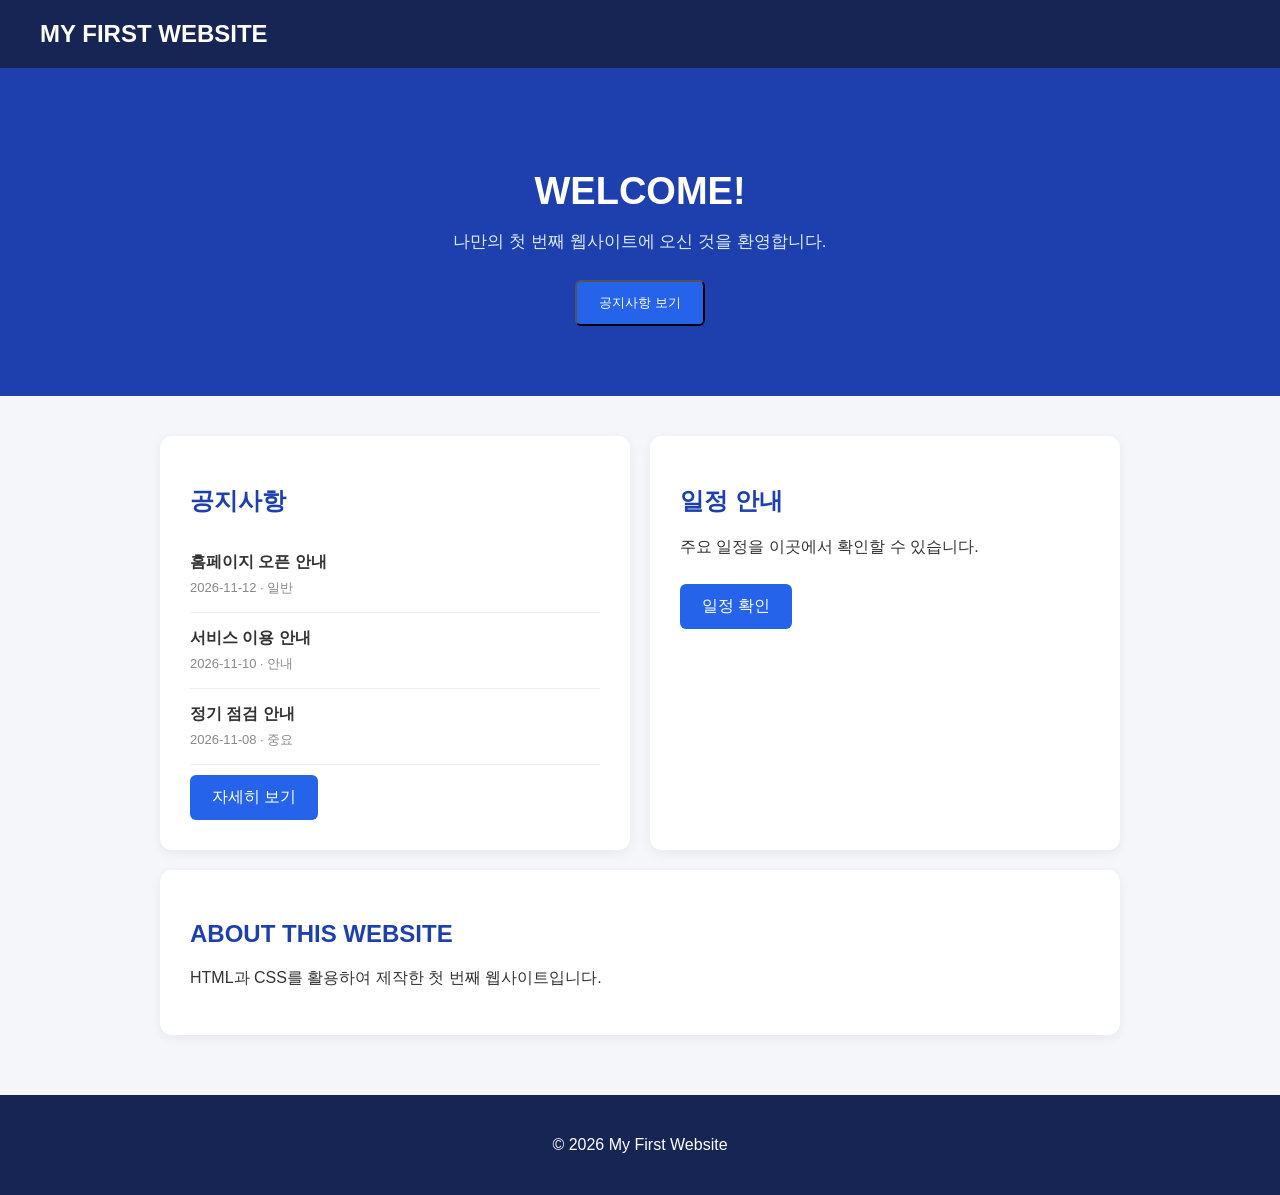
==== index.html @ 2b6b1bd5 "Implement notice list display and styling Added styles and JavaScript for notice items." ====
<!DOCTYPE html>
<html lang="ko">
<head>
    <meta charset="UTF-8">
    <meta name="viewport" content="width=device-width, initial-scale=1.0">
    <title>My First Website</title>

    <style>
        /* 전체 페이지 기본 설정 */
        * {
            box-sizing: border-box;
        }

        body {
            margin: 0;
            font-family: Arial, sans-serif;
            background-color: #f4f6fa;
            color: #333333;
        }

        /* 상단 메뉴 */
        header {
            background-color: #172554;
            color: white;
            padding: 20px 40px;
        }

        header h2 {
            margin: 0;
        }

        /* 메인 영역 */
        .hero {
            background-color: #1e40af;
            color: white;
            padding: 70px 40px;
            text-align: center;
        }

        .hero h1 {
            font-size: 38px;
            margin-bottom: 15px;
        }

        .hero p {
            font-size: 17px;
            color: #dbeafe;
        }

        /* 콘텐츠 영역 */
        .container {
            max-width: 1000px;
            margin: 40px auto;
            padding: 0 20px;
        }

        /* 카드 배치 */
        .card-wrap {
            display: flex;
            gap: 20px;
        }

        .card {
            background-color: white;
            padding: 30px;
            border-radius: 12px;
            flex: 1;
            box-shadow: 0 3px 12px rgba(0,0,0,0.06);
        }

        .card h2 {
            color: #1e40af;
        }

        /* 버튼 */
        .btn {
            display: inline-block;
            background-color: #2563eb;
            color: white;
            padding: 12px 22px;
            border-radius: 6px;
            text-decoration: none;
            margin-top: 10px;
        }

        .btn:hover {
            background-color: #1d4ed8;
        }

        /* 공지사항 목록 */
        .notice-item {
            padding: 15px 0;
            border-bottom: 1px solid #eeeeee;
        }

        .notice-item strong {
            display: block;
            margin-bottom: 6px;
        }

        .notice-item p {
            margin: 0;
            color: #888888;
            font-size: 13px;
        }

        /* 하단 */
        footer {
            background-color: #172554;
            color: white;
            text-align: center;
            padding: 25px;
            margin-top: 60px;
        }

        /* 모바일 화면 대응 */
        @media (max-width: 650px) {
            header {
                padding: 20px;
            }

            .hero {
                padding: 50px 20px;
            }

            .hero h1 {
                font-size: 28px;
            }

            .card-wrap {
                flex-direction: column;
            }
        }
    </style>
</head>

<body>

    <header>
        <h2>MY FIRST WEBSITE</h2>
    </header>

    <section class="hero">
        <h1>WELCOME!</h1>
        <p>나만의 첫 번째 웹사이트에 오신 것을 환영합니다.</p>
        <button class="btn" onclick="showMessage()">
        공지사항 보기
        </button>
    </section>

    <main class="container">

        <div class="card-wrap">

            <div class="card" id="notice">
                <h2>공지사항</h2>
                <div id="notice-list"></div>
                <a href="#notice" class="btn">자세히 보기</a>
            </div>

            <div class="card">
                <h2>일정 안내</h2>
                <p>주요 일정을 이곳에서 확인할 수 있습니다.</p>
                <a href="#schedule" class="btn">일정 확인</a>
            </div>

        </div>

        <div class="card" id="schedule" style="margin-top: 20px;">
            <h2>ABOUT THIS WEBSITE</h2>
            <p>HTML과 CSS를 활용하여 제작한 첫 번째 웹사이트입니다.</p>
        </div>

    </main>

    <footer>
        <p>© 2026 My First Website</p>
    </footer>

    <script>

    function showMessage() {
        alert("공지사항을 확인합니다!");
    }
    
        // 공지사항 데이터
        const notices = [    
            { title: "홈페이지 오픈 안내", date: "2026-11-12", category: "일반" },
            { title: "서비스 이용 안내", date: "2026-11-10", category: "안내" },
            { title: "정기 점검 안내", date: "2026-11-08", category: "중요" }
        ];

        // 공지사항을 표시할 영역
        const noticeList = document.getElementById("notice-list");

        // 공지사항을 하나씩 화면에 출력
        notices.forEach(function(notice) {

        const item = document.createElement("div");
        item.className = "notice-item";

        const title = document.createElement("strong");
        title.textContent = notice.title;

        const info = document.createElement("p");
        info.textContent = notice.date + " · " + notice.category;

        item.appendChild(title);
        item.appendChild(info);

        noticeList.appendChild(item);

   });
    </script>    
    
</body>
</html>
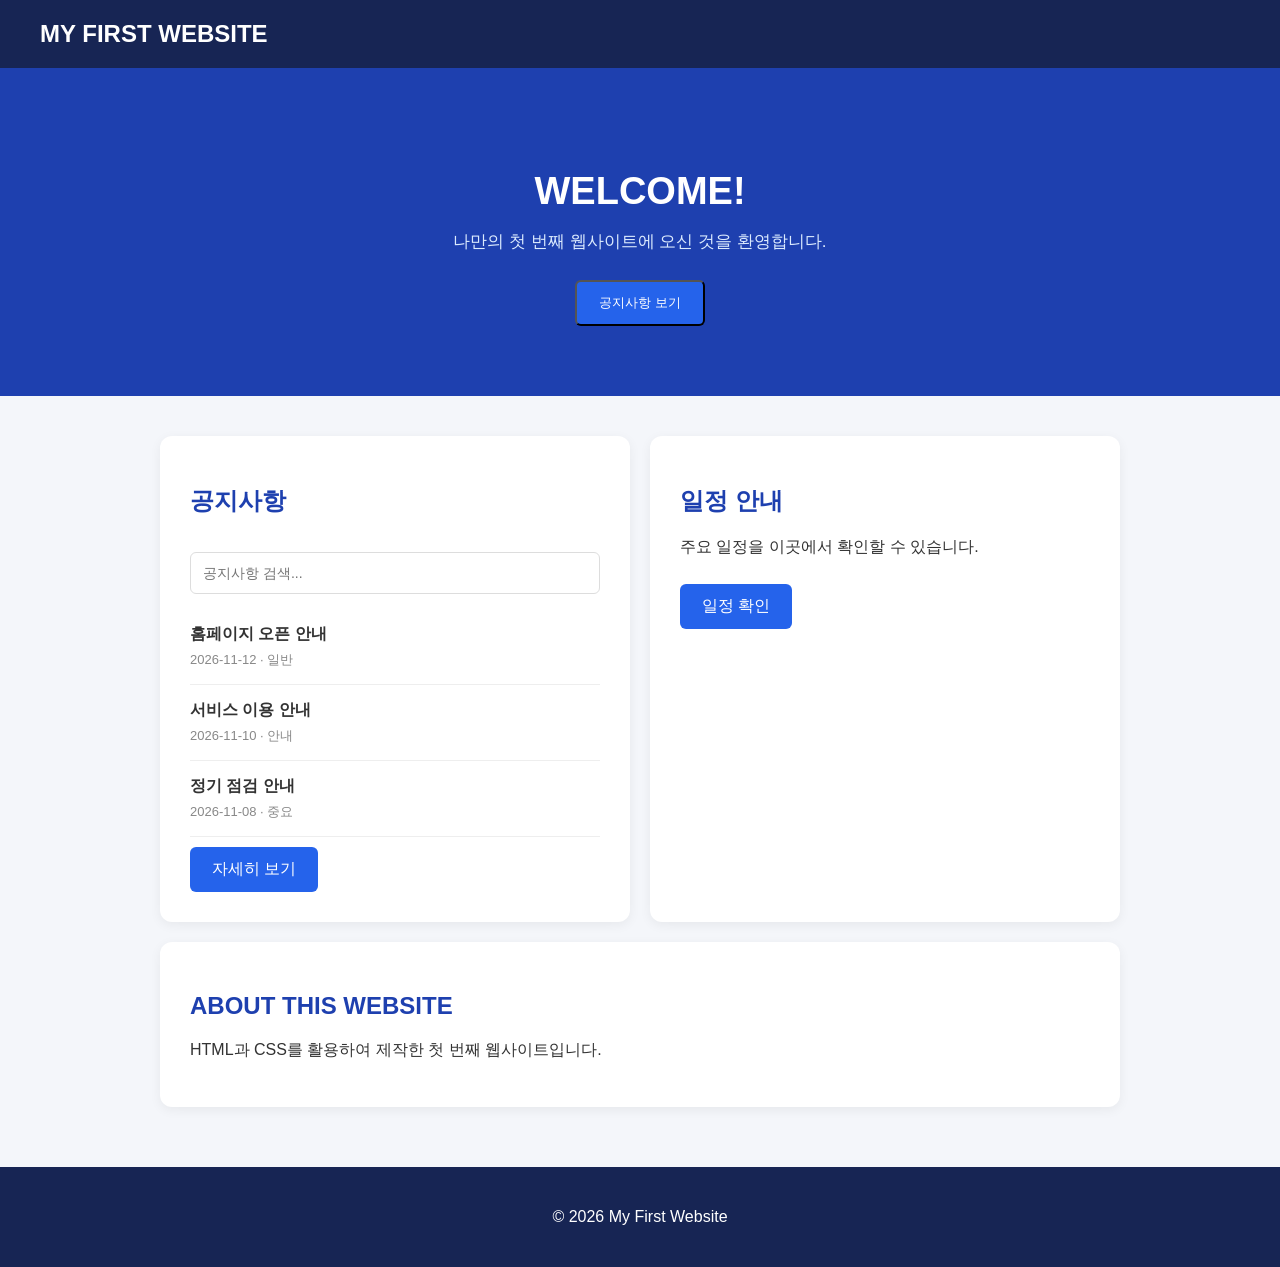
==== commit ce89f9f4: "Implement notice search feature Add search functionality for notices in the HTML page." ====
--- a/index.html
+++ b/index.html
@@ -1,4 +1,4 @@
-
+    
 <!DOCTYPE html>
 <html lang="ko">
 <head>
@@ -131,6 +131,21 @@
             .card-wrap {
                 flex-direction: column;
             }
+        }
+
+        /* 공지사항 검색창 */
+        #notice-search {
+            width: 100%;
+            padding: 12px;
+            margin: 15px 0;
+            border: 1px solid #dddddd;
+            border-radius: 6px;
+            font-size: 14px;
+        }
+
+        #notice-search:focus {
+            outline: none;
+            border-color: #2563eb;
         }
     </style>
 </head>
@@ -155,6 +170,13 @@
 
             <div class="card" id="notice">
                 <h2>공지사항</h2>
+
+                <input
+                    type="text"
+                    id="notice-search"
+                    placeholder="공지사항 검색..."
+                >
+
                 <div id="notice-list"></div>
                 <a href="#notice" class="btn">자세히 보기</a>
             </div>
@@ -194,24 +216,50 @@
         // 공지사항을 표시할 영역
         const noticeList = document.getElementById("notice-list");
 
-        // 공지사항을 하나씩 화면에 출력
-        notices.forEach(function(notice) {
-
-        const item = document.createElement("div");
-        item.className = "notice-item";
-
-        const title = document.createElement("strong");
-        title.textContent = notice.title;
-
-        const info = document.createElement("p");
-        info.textContent = notice.date + " · " + notice.category;
-
-        item.appendChild(title);
-        item.appendChild(info);
-
-        noticeList.appendChild(item);
-
-   });
+        // 검색창 가져오기
+        const searchInput = document.getElementById("notice-search");
+
+        // 공지사항을 화면에 표시하는 함수
+        function displayNotices(data) {
+            noticeList.innerHTML = "";
+            data.forEach(function(notice) {
+                const item = document.createElement("div");
+                item.className = "notice-item";
+                
+                const title = document.createElement("strong");
+                title.textContent = notice.title;
+                
+                const info = document.createElement("p");
+                info.textContent = notice.date + " · " + notice.category;
+                
+                item.appendChild(title);
+                item.appendChild(info);
+
+                noticeList.appendChild(item);
+            });
+        }
+
+        // 검색 기능
+        searchInput.addEventListener("input", function() {
+
+            const keyword = searchInput.value.toLowerCase();
+
+            const filteredNotices = notices.filter(function(notice) {
+
+                return (
+                    notice.title.toLowerCase().includes(keyword) ||
+                    notice.category.toLowerCase().includes(keyword)
+                );
+
+            });
+
+            displayNotices(filteredNotices);
+
+        });
+
+        // 최초 화면에 전체 공지사항 표시
+        displayNotices(notices);
+   
     </script>    
     
 </body>
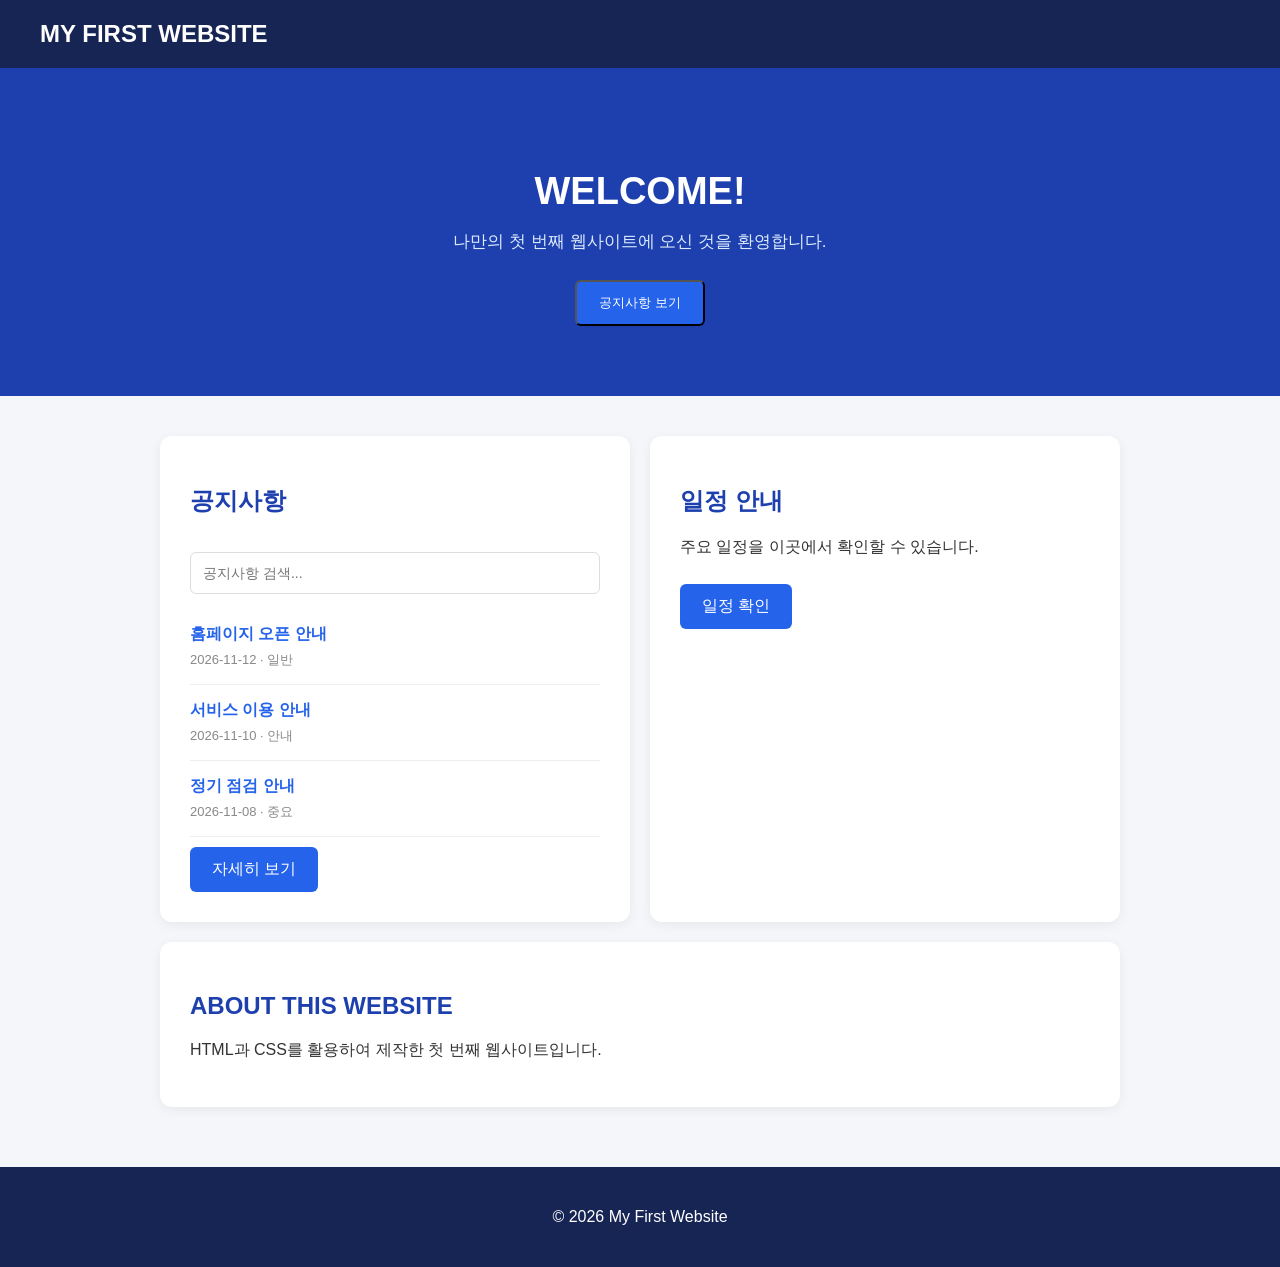
==== commit ada66b06: "Enhance notice data structure and display Added content field to notices and updated display logic." ====
--- a/index.html
+++ b/index.html
@@ -1,4 +1,4 @@
-    
+        
 <!DOCTYPE html>
 <html lang="ko">
 <head>
@@ -104,6 +104,25 @@
             color: #888888;
             font-size: 13px;
         }
+        /* 공지사항 상세 보기 */
+        #notice-detail {
+            margin-top: 20px;
+        }
+
+        #detail-title {
+            color: #1e40af;
+        }
+
+        #detail-info {
+            color: #888888;
+            font-size: 13px;
+        }
+
+        #detail-content {
+            line-height: 1.8;
+            min-height: 100px;
+            white-space: pre-line;
+        }
 
         /* 하단 */
         footer {
@@ -178,6 +197,21 @@
                 >
 
                 <div id="notice-list"></div>
+                <div id="notice-detail" style="display: none;">
+
+                <h3 id="detail-title"></h3>
+
+                <p id="detail-info"></p>
+
+                <hr>
+
+                <p id="detail-content"></p>
+
+                <button class="btn" onclick="backToList()">
+                    목록으로 돌아가기
+                </button>
+
+                </div>
                 <a href="#notice" class="btn">자세히 보기</a>
             </div>
 
@@ -207,10 +241,25 @@
     }
     
         // 공지사항 데이터
-        const notices = [    
-            { title: "홈페이지 오픈 안내", date: "2026-11-12", category: "일반" },
-            { title: "서비스 이용 안내", date: "2026-11-10", category: "안내" },
-            { title: "정기 점검 안내", date: "2026-11-08", category: "중요" }
+        const notices = [
+            {
+                title: "홈페이지 오픈 안내",
+                date: "2026-11-12",
+                category: "일반",
+                content: "안녕하세요. 홈페이지 오픈을 안내드립니다. 앞으로 다양한 소식과 정보를 이곳에서 확인하실 수 있습니다."
+            },
+            {
+                title: "서비스 이용 안내",
+                date: "2026-11-10",
+                category: "안내",
+                content: "홈페이지에서 제공하는 주요 서비스의 이용 방법을 안내드립니다. 메뉴를 통해 원하는 정보를 확인하실 수 있습니다."
+            },
+            {
+                title: "정기 점검 안내",
+                date: "2026-11-08",
+                category: "중요",
+                content: "보다 안정적인 서비스 제공을 위해 정기 점검을 진행합니다. 점검 시간에는 일부 서비스 이용이 제한될 수 있습니다."
+            }
         ];
 
         // 공지사항을 표시할 영역
@@ -221,22 +270,61 @@
 
         // 공지사항을 화면에 표시하는 함수
         function displayNotices(data) {
+        
             noticeList.innerHTML = "";
+        
             data.forEach(function(notice) {
+        
                 const item = document.createElement("div");
                 item.className = "notice-item";
-                
+        
                 const title = document.createElement("strong");
                 title.textContent = notice.title;
-                
+        
+                // 제목을 클릭하면 상세 내용 열기
+                title.style.cursor = "pointer";
+                title.style.color = "#2563eb";
+        
+                title.addEventListener("click", function() {
+                    showDetail(notice);
+                });
+        
                 const info = document.createElement("p");
                 info.textContent = notice.date + " · " + notice.category;
-                
+        
                 item.appendChild(title);
                 item.appendChild(info);
-
+        
                 noticeList.appendChild(item);
+        
             });
+        
+        }
+
+        // 공지사항 상세 내용 표시
+        function showDetail(notice) {
+        
+        document.getElementById("notice-list").style.display = "none";
+        document.getElementById("notice-search").style.display = "none";
+        
+        document.getElementById("detail-title").textContent = notice.title;
+        document.getElementById("detail-info").textContent =
+            notice.date + " · " + notice.category;
+        
+        document.getElementById("detail-content").textContent =
+            notice.content;
+        
+        document.getElementById("notice-detail").style.display = "block";
+        
+        }
+
+        // 공지사항 목록으로 돌아가기
+        function backToList() {
+        
+            document.getElementById("notice-detail").style.display = "none";
+            document.getElementById("notice-list").style.display = "block";
+            document.getElementById("notice-search").style.display = "block";
+        
         }
 
         // 검색 기능
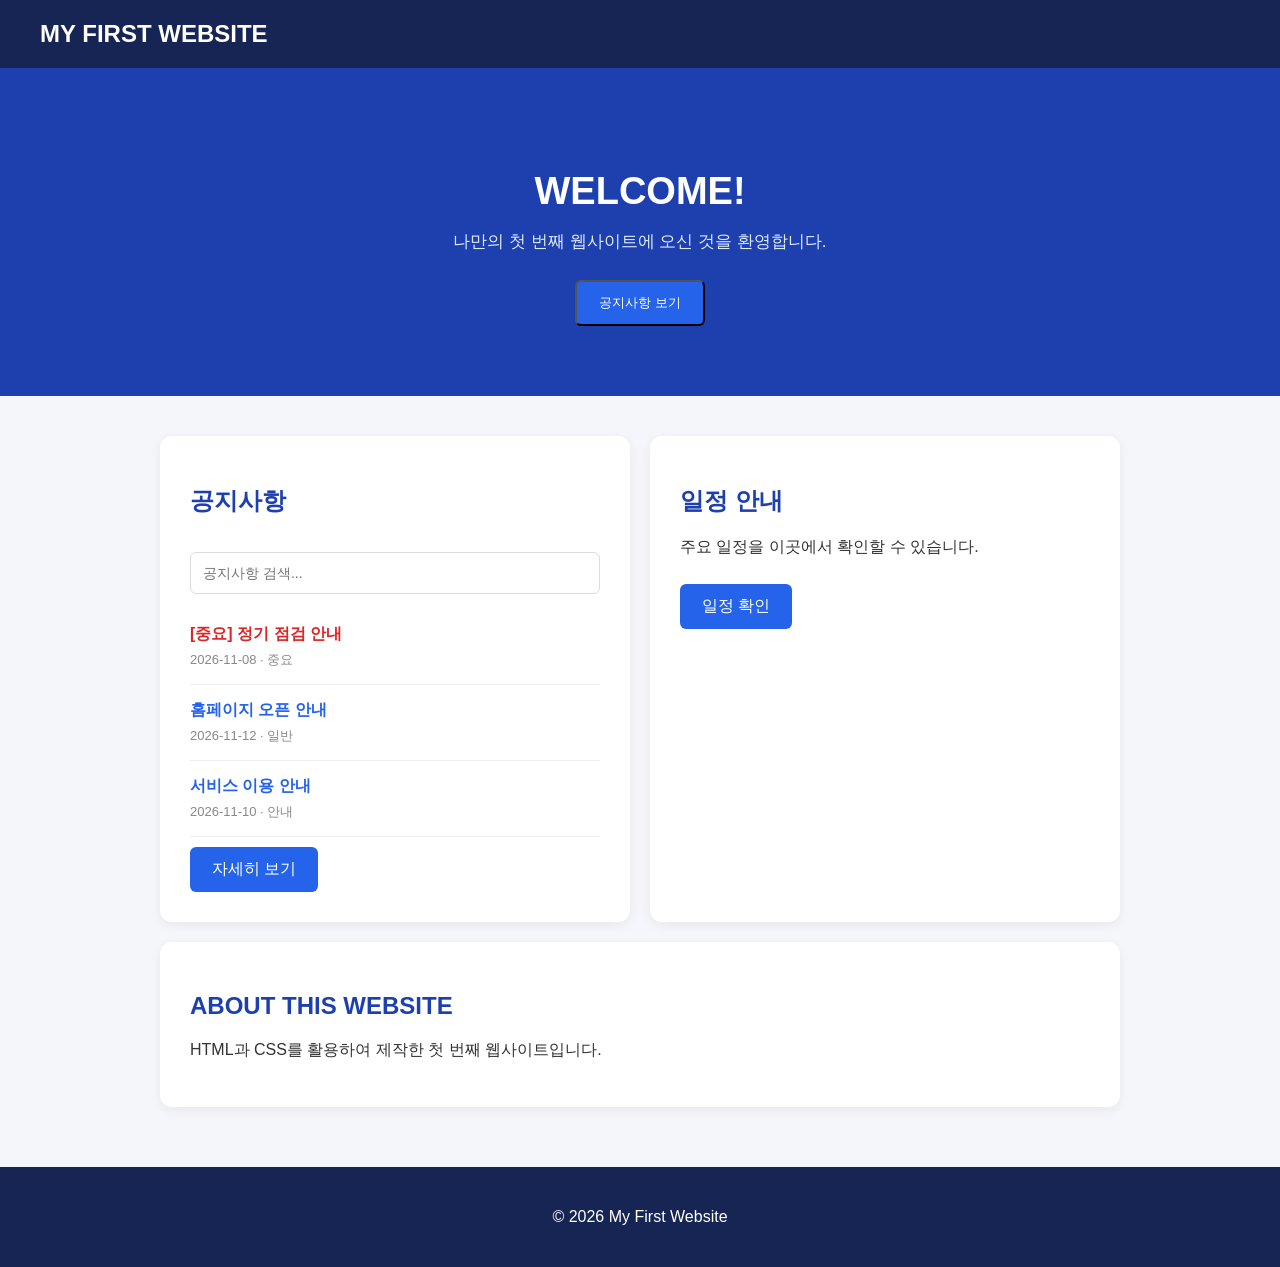
==== commit d42c4e0e: "Enhance notice display with sorting logic Sort notices by importance and date for display." ====
--- a/index.html
+++ b/index.html
@@ -240,24 +240,27 @@
         alert("공지사항을 확인합니다!");
     }
     
-        // 공지사항 데이터
+       // 공지사항 데이터
         const notices = [
             {
                 title: "홈페이지 오픈 안내",
                 date: "2026-11-12",
                 category: "일반",
+                important: false,
                 content: "안녕하세요. 홈페이지 오픈을 안내드립니다. 앞으로 다양한 소식과 정보를 이곳에서 확인하실 수 있습니다."
             },
             {
                 title: "서비스 이용 안내",
                 date: "2026-11-10",
                 category: "안내",
+                important: false,
                 content: "홈페이지에서 제공하는 주요 서비스의 이용 방법을 안내드립니다. 메뉴를 통해 원하는 정보를 확인하실 수 있습니다."
             },
             {
                 title: "정기 점검 안내",
                 date: "2026-11-08",
                 category: "중요",
+                important: true,
                 content: "보다 안정적인 서비스 제공을 위해 정기 점검을 진행합니다. 점검 시간에는 일부 서비스 이용이 제한될 수 있습니다."
             }
         ];
@@ -273,17 +276,34 @@
         
             noticeList.innerHTML = "";
         
-            data.forEach(function(notice) {
+            // 중요 공지 우선, 그 다음 최신 날짜순 정렬
+            const sortedNotices = [...data].sort(function(a, b) {
+        
+                if (a.important !== b.important) {
+                    return Number(b.important) - Number(a.important);
+                }
+        
+                return new Date(b.date) - new Date(a.date);
+        
+            });
+        
+            sortedNotices.forEach(function(notice) {
         
                 const item = document.createElement("div");
                 item.className = "notice-item";
         
                 const title = document.createElement("strong");
-                title.textContent = notice.title;
-        
-                // 제목을 클릭하면 상세 내용 열기
+        
+                // 중요 공지 표시
+                if (notice.important) {
+                    title.textContent = "[중요] " + notice.title;
+                    title.style.color = "#dc2626";
+                } else {
+                    title.textContent = notice.title;
+                    title.style.color = "#2563eb";
+                }
+        
                 title.style.cursor = "pointer";
-                title.style.color = "#2563eb";
         
                 title.addEventListener("click", function() {
                     showDetail(notice);
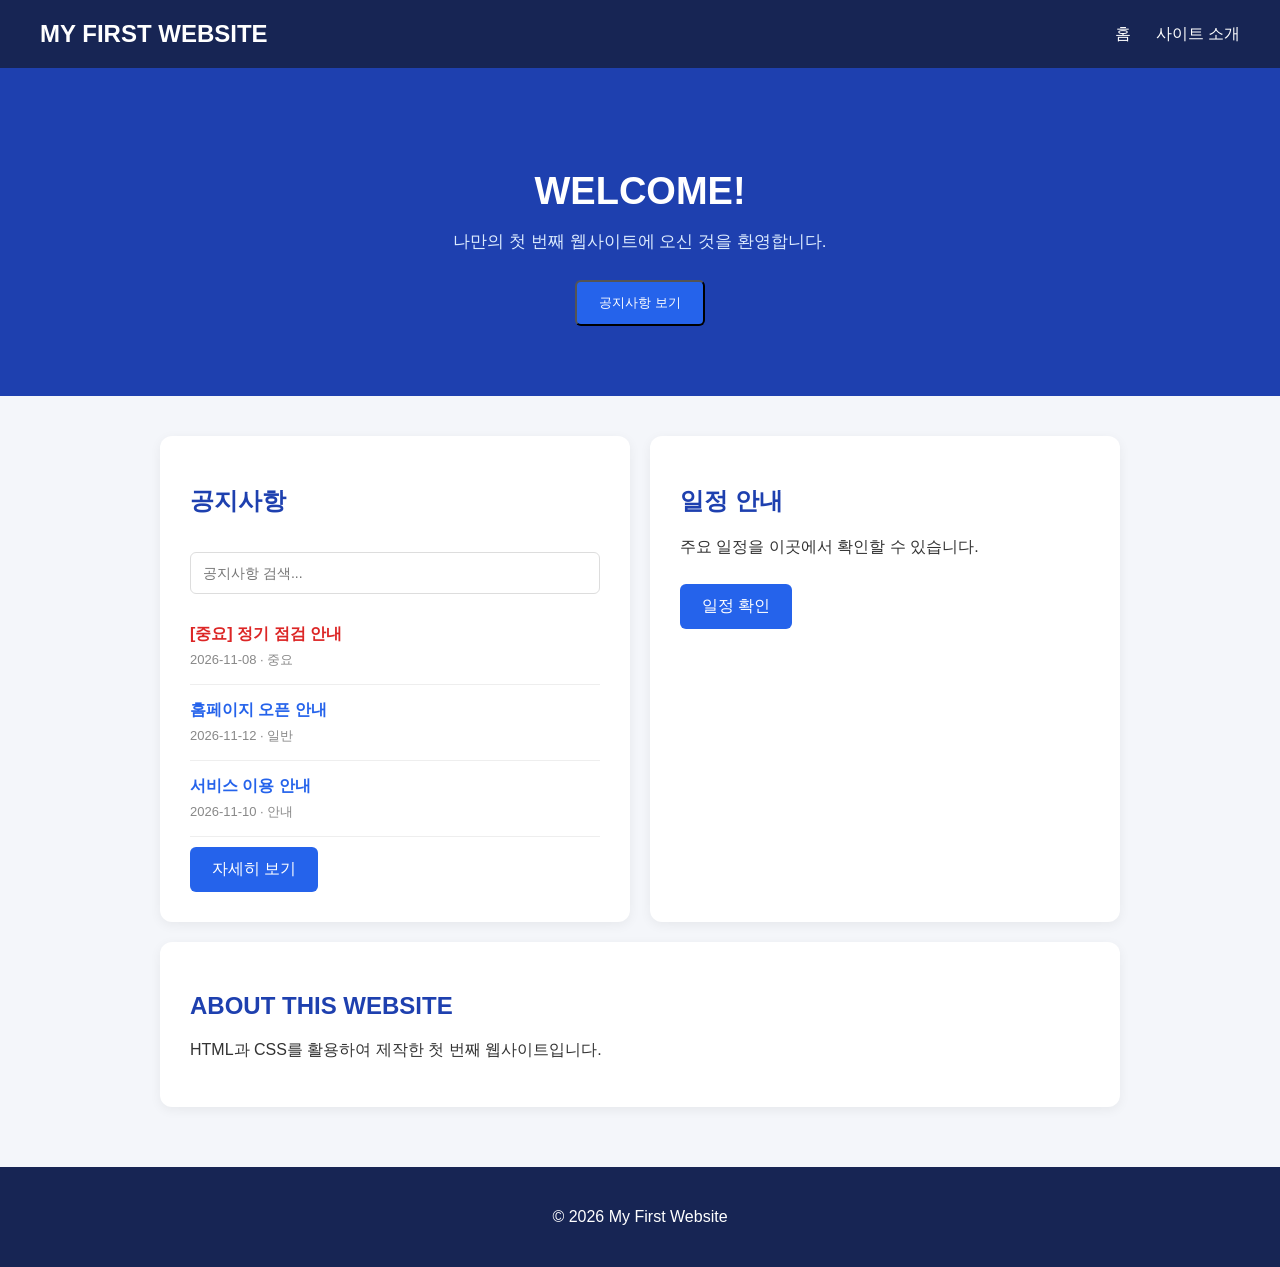
==== commit 04ec5002: "Enhance header with navigation and styling Updated header to include navigation links and flexbox la" ====
--- a/index.html
+++ b/index.html
@@ -24,6 +24,15 @@
             background-color: #172554;
             color: white;
             padding: 20px 40px;
+        
+            display: flex;
+            justify-content: space-between;
+            align-items: center;
+        }
+        nav a {
+                color: white;
+                text-decoration: none;
+                margin-left: 20px;
         }
 
         header h2 {
@@ -171,11 +180,16 @@
 
 <body>
 
-    <header>
-        <h2>MY FIRST WEBSITE</h2>
-    </header>
-
-    <section class="hero">
+        <header>
+            <h2>MY FIRST WEBSITE</h2>
+        
+            <nav>
+                <a href="index.html">홈</a>
+                <a href="about.html">사이트 소개</a>
+            </nav>
+        </header>
+
+          <section class="hero">
         <h1>WELCOME!</h1>
         <p>나만의 첫 번째 웹사이트에 오신 것을 환영합니다.</p>
         <button class="btn" onclick="showMessage()">
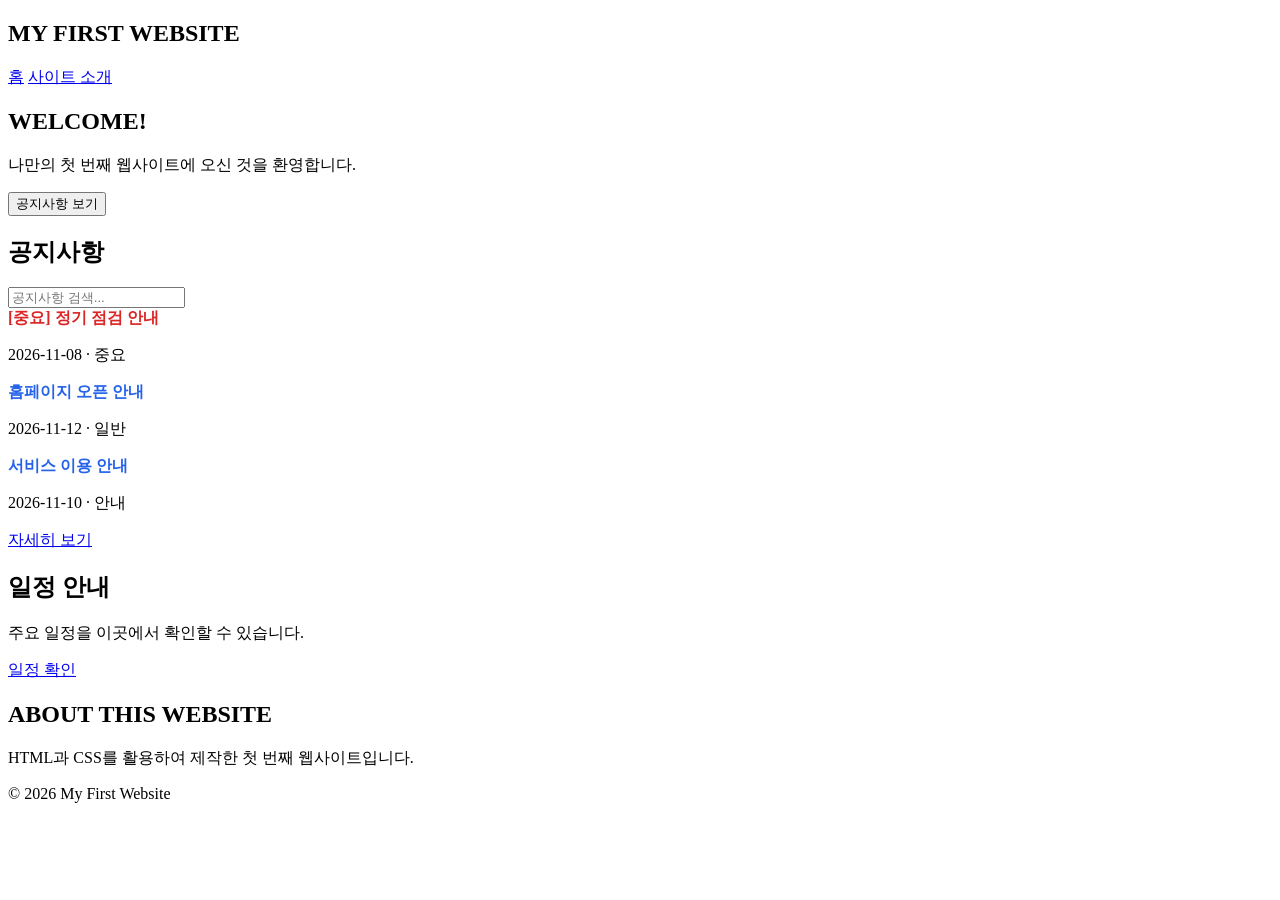
==== commit 3ce1dc3d: "Remove CSS styles from index.html" ====
--- a/index.html
+++ b/index.html
@@ -6,176 +6,6 @@
     <meta name="viewport" content="width=device-width, initial-scale=1.0">
     <title>My First Website</title>
 
-    <style>
-        /* 전체 페이지 기본 설정 */
-        * {
-            box-sizing: border-box;
-        }
-
-        body {
-            margin: 0;
-            font-family: Arial, sans-serif;
-            background-color: #f4f6fa;
-            color: #333333;
-        }
-
-        /* 상단 메뉴 */
-        header {
-            background-color: #172554;
-            color: white;
-            padding: 20px 40px;
-        
-            display: flex;
-            justify-content: space-between;
-            align-items: center;
-        }
-        nav a {
-                color: white;
-                text-decoration: none;
-                margin-left: 20px;
-        }
-
-        header h2 {
-            margin: 0;
-        }
-
-        /* 메인 영역 */
-        .hero {
-            background-color: #1e40af;
-            color: white;
-            padding: 70px 40px;
-            text-align: center;
-        }
-
-        .hero h1 {
-            font-size: 38px;
-            margin-bottom: 15px;
-        }
-
-        .hero p {
-            font-size: 17px;
-            color: #dbeafe;
-        }
-
-        /* 콘텐츠 영역 */
-        .container {
-            max-width: 1000px;
-            margin: 40px auto;
-            padding: 0 20px;
-        }
-
-        /* 카드 배치 */
-        .card-wrap {
-            display: flex;
-            gap: 20px;
-        }
-
-        .card {
-            background-color: white;
-            padding: 30px;
-            border-radius: 12px;
-            flex: 1;
-            box-shadow: 0 3px 12px rgba(0,0,0,0.06);
-        }
-
-        .card h2 {
-            color: #1e40af;
-        }
-
-        /* 버튼 */
-        .btn {
-            display: inline-block;
-            background-color: #2563eb;
-            color: white;
-            padding: 12px 22px;
-            border-radius: 6px;
-            text-decoration: none;
-            margin-top: 10px;
-        }
-
-        .btn:hover {
-            background-color: #1d4ed8;
-        }
-
-        /* 공지사항 목록 */
-        .notice-item {
-            padding: 15px 0;
-            border-bottom: 1px solid #eeeeee;
-        }
-
-        .notice-item strong {
-            display: block;
-            margin-bottom: 6px;
-        }
-
-        .notice-item p {
-            margin: 0;
-            color: #888888;
-            font-size: 13px;
-        }
-        /* 공지사항 상세 보기 */
-        #notice-detail {
-            margin-top: 20px;
-        }
-
-        #detail-title {
-            color: #1e40af;
-        }
-
-        #detail-info {
-            color: #888888;
-            font-size: 13px;
-        }
-
-        #detail-content {
-            line-height: 1.8;
-            min-height: 100px;
-            white-space: pre-line;
-        }
-
-        /* 하단 */
-        footer {
-            background-color: #172554;
-            color: white;
-            text-align: center;
-            padding: 25px;
-            margin-top: 60px;
-        }
-
-        /* 모바일 화면 대응 */
-        @media (max-width: 650px) {
-            header {
-                padding: 20px;
-            }
-
-            .hero {
-                padding: 50px 20px;
-            }
-
-            .hero h1 {
-                font-size: 28px;
-            }
-
-            .card-wrap {
-                flex-direction: column;
-            }
-        }
-
-        /* 공지사항 검색창 */
-        #notice-search {
-            width: 100%;
-            padding: 12px;
-            margin: 15px 0;
-            border: 1px solid #dddddd;
-            border-radius: 6px;
-            font-size: 14px;
-        }
-
-        #notice-search:focus {
-            outline: none;
-            border-color: #2563eb;
-        }
-    </style>
 </head>
 
 <body>
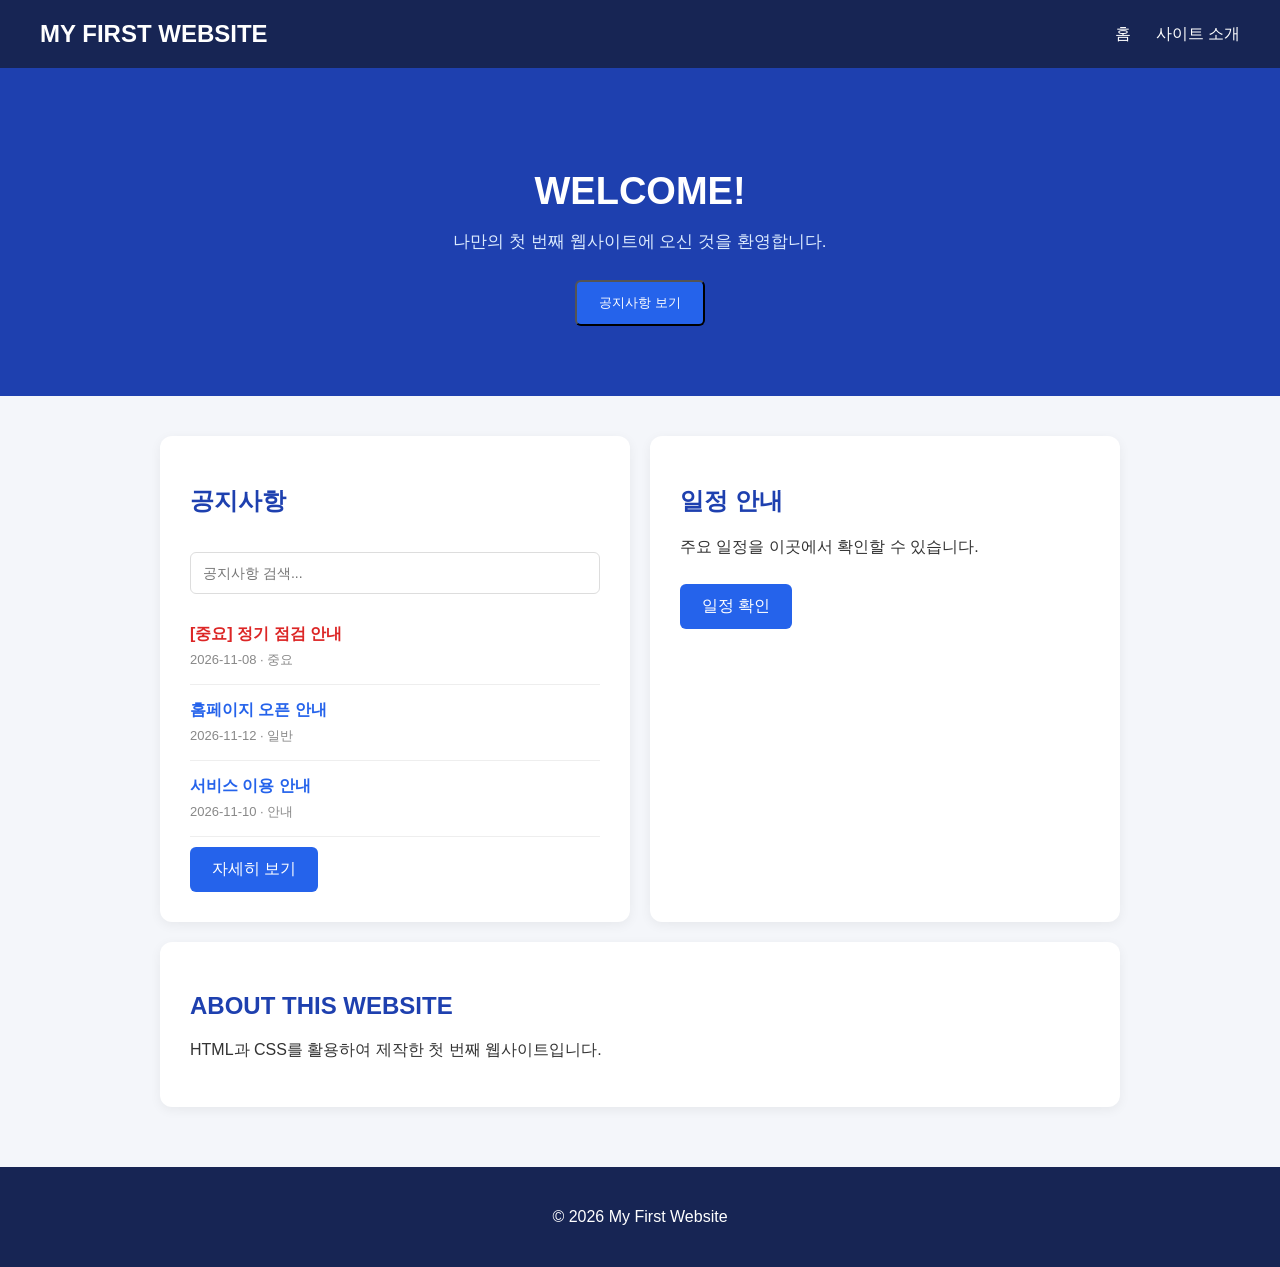
==== commit b14b18f7: "Add link to external stylesheet in index.html" ====
--- a/index.html
+++ b/index.html
@@ -7,7 +7,7 @@
     <title>My First Website</title>
 
 </head>
-
+<link rel="stylesheet" href="style.css">
 <body>
 
         <header>
--- a/style.css
+++ b/style.css
@@ -0,0 +1,169 @@
+      /* 전체 페이지 기본 설정 */
+      * {
+          box-sizing: border-box;
+      }
+
+      body {
+          margin: 0;
+          font-family: Arial, sans-serif;
+          background-color: #f4f6fa;
+          color: #333333;
+      }
+
+      /* 상단 메뉴 */
+      header {
+          background-color: #172554;
+          color: white;
+          padding: 20px 40px;
+      
+          display: flex;
+          justify-content: space-between;
+          align-items: center;
+      }
+      nav a {
+              color: white;
+              text-decoration: none;
+              margin-left: 20px;
+      }
+
+      header h2 {
+          margin: 0;
+      }
+
+      /* 메인 영역 */
+      .hero {
+          background-color: #1e40af;
+          color: white;
+          padding: 70px 40px;
+          text-align: center;
+      }
+
+      .hero h1 {
+          font-size: 38px;
+          margin-bottom: 15px;
+      }
+
+      .hero p {
+          font-size: 17px;
+          color: #dbeafe;
+      }
+
+      /* 콘텐츠 영역 */
+      .container {
+          max-width: 1000px;
+          margin: 40px auto;
+          padding: 0 20px;
+      }
+
+      /* 카드 배치 */
+      .card-wrap {
+          display: flex;
+          gap: 20px;
+      }
+
+      .card {
+          background-color: white;
+          padding: 30px;
+          border-radius: 12px;
+          flex: 1;
+          box-shadow: 0 3px 12px rgba(0,0,0,0.06);
+      }
+
+      .card h2 {
+          color: #1e40af;
+      }
+
+      /* 버튼 */
+      .btn {
+          display: inline-block;
+          background-color: #2563eb;
+          color: white;
+          padding: 12px 22px;
+          border-radius: 6px;
+          text-decoration: none;
+          margin-top: 10px;
+      }
+
+      .btn:hover {
+          background-color: #1d4ed8;
+      }
+
+      /* 공지사항 목록 */
+      .notice-item {
+          padding: 15px 0;
+          border-bottom: 1px solid #eeeeee;
+      }
+
+      .notice-item strong {
+          display: block;
+          margin-bottom: 6px;
+      }
+
+      .notice-item p {
+          margin: 0;
+          color: #888888;
+          font-size: 13px;
+      }
+      /* 공지사항 상세 보기 */
+      #notice-detail {
+          margin-top: 20px;
+      }
+
+      #detail-title {
+          color: #1e40af;
+      }
+
+      #detail-info {
+          color: #888888;
+          font-size: 13px;
+      }
+
+      #detail-content {
+          line-height: 1.8;
+          min-height: 100px;
+          white-space: pre-line;
+      }
+
+      /* 하단 */
+      footer {
+          background-color: #172554;
+          color: white;
+          text-align: center;
+          padding: 25px;
+          margin-top: 60px;
+      }
+
+      /* 모바일 화면 대응 */
+      @media (max-width: 650px) {
+          header {
+              padding: 20px;
+          }
+
+          .hero {
+              padding: 50px 20px;
+          }
+
+          .hero h1 {
+              font-size: 28px;
+          }
+
+          .card-wrap {
+              flex-direction: column;
+          }
+      }
+
+      /* 공지사항 검색창 */
+      #notice-search {
+          width: 100%;
+          padding: 12px;
+          margin: 15px 0;
+          border: 1px solid #dddddd;
+          border-radius: 6px;
+          font-size: 14px;
+      }
+
+      #notice-search:focus {
+          outline: none;
+          border-color: #2563eb;
+      }
+
